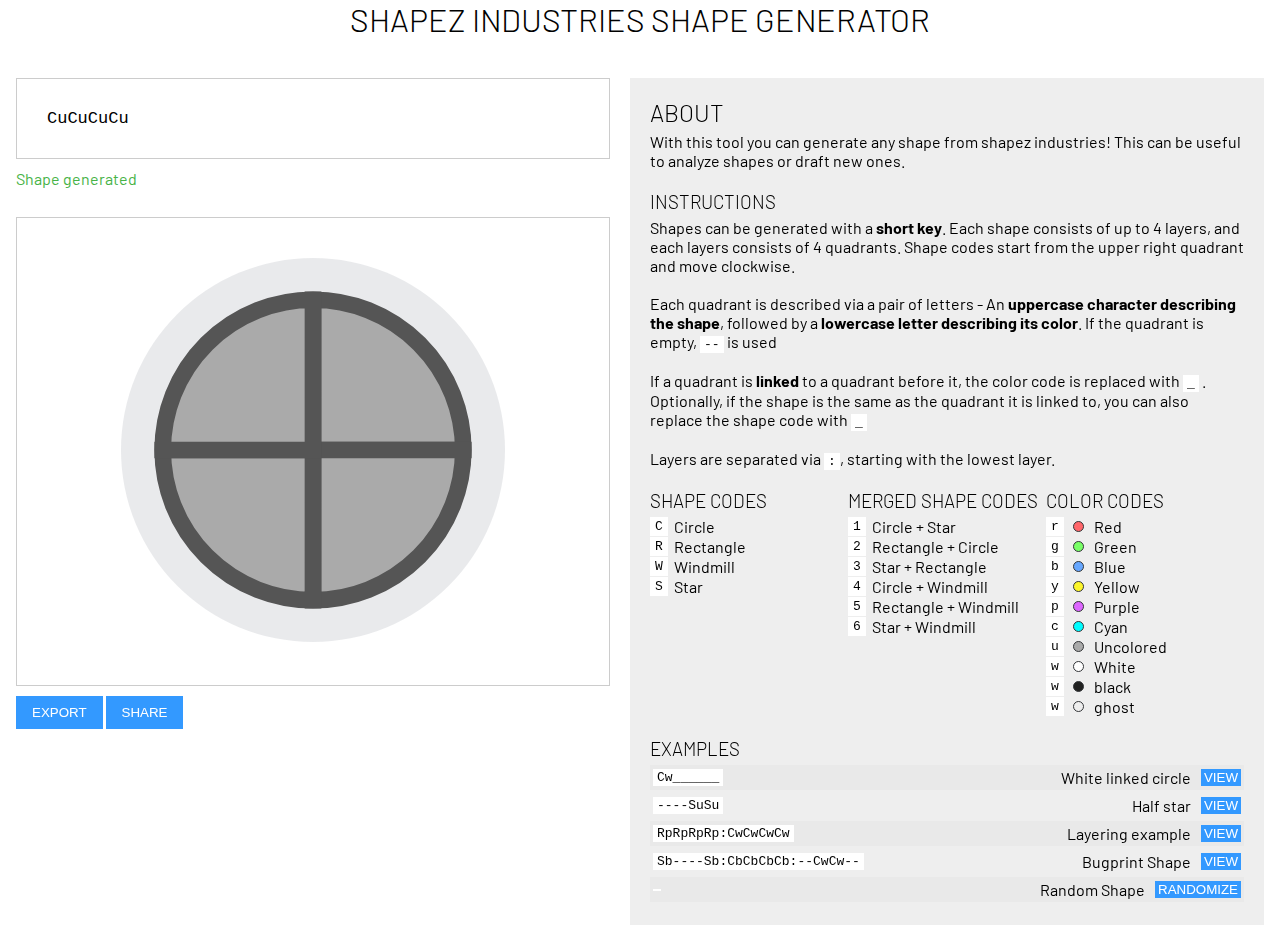
==== viewer/index.html @ 1dc7fb38 "update: add color black, ghost" ====
<!DOCTYPE html>
<html>
  <head>
    <title>
      shapez industries shape viewer
    </title>
    <meta name="viewport" content="width=device-width, initial-scale=1">
    <link rel="stylesheet" href="index.css" media="all" />
    <script async src="index.js"></script>
    <link
      rel="shortcut icon"
      type="image/x-icon"
      href="https://sense101.github.io/favicon.ico"
    />

    <!-- just include all variants for ease of use -->
    <link
      href="https://fonts.googleapis.com/css2?family=Barlow:ital,wght@0,100;0,200;0,300;0,400;0,500;0,600;0,700;0,800;0,900;1,100;1,200;1,300;1,400;1,500;1,600;1,700;1,800;1,900&display=swap"
      rel="stylesheet"
    />
  </head>
  <body>
    <h1>Shapez Industries Shape generator</h1>
    <div class="grid">
      <div class="col">
        <input
          value="CuCuCuCu"
          id="code"
          placeholder="shape code"
          onkeypress="debounce(generate)"
          onkeydown="debounce(generate)"
          onkeyup="debounce(generate)"
          onchange="debounce(generate)"
        />
        <div id="error">Error</div>
        <br />

        <div id="resultWrapper">
          <canvas id="result" width="384" height="384"></canvas>
        </div>
        <button onclick="exportShape()">Export</button>
        <button onclick="shareShape()">Share</button>
      </div>
      <div class="col infoBox">
        <h2>About</h2>

        <p>
          With this tool you can generate any shape from shapez industries! This
          can be useful to analyze shapes or draft new ones.
        </p>

        <h3>Instructions</h3>

        <p>
          Shapes can be generated with a <strong>short key</strong>.
          Each shape consists of up to 4 layers, and each layers consists of 4
          quadrants. Shape codes start from the upper right quadrant and move clockwise.
        </p>
        <br />
        <p>
          Each quadrant is described via a pair of letters - An
          <strong>uppercase character describing the shape</strong>, followed
          by a <strong>lowercase letter describing its color</strong>. If the
          quadrant is empty, <code>--</code> is used
        </p>
        <br />
        <p>
          If a quadrant is <strong>linked</strong> to a quadrant before it, the color code is replaced with <code>_</code> . <br>
           Optionally, if the shape is the same as the quadrant it is linked to, you can also replace the shape code with <code>_</code>
        </p>
        <br />
        <p>
          Layers are separated via <code>:</code>, starting with the
          lowest layer.
        </p>

        <div class="grid shapeCodes">
          <div class="col">
            <h3>Shape codes</h3>
            <ul>
              <li><code>C</code> Circle</li>
              <li><code>R</code> Rectangle</li>
              <li><code>W</code> Windmill</li>
              <li><code>S</code> Star</li><br>
            </ul>
          </div>
          <div class="col">
            <h3>Merged Shape Codes</h3>
            <ul>
              <li><code>1</code> Circle + Star</li>
              <li><code>2</code> Rectangle + Circle</li>
              <li><code>3</code> Star + Rectangle</li>
              <li><code>4</code> Circle + Windmill</li>
              <li><code>5</code> Rectangle + Windmill</li>
              <li><code>6</code> Star + Windmill</li>
            </ul>
          </div>
          <div class="col">
            <h3>color codes</h3>
            <ul>
              <li>
                <code>r</code>
                <span class="colorPreview" style="background: #ff666a;"></span>
                Red
              </li>
              <li>
                <code>g</code>
                <span class="colorPreview" style="background: #78ff66;"></span>
                Green
              </li>
              <li>
                <code>b</code>
                <span class="colorPreview" style="background: #66a7ff;"></span>
                Blue
              </li>

              <li>
                <code>y</code>
                <span class="colorPreview" style="background: #fcf52a;"></span>
                Yellow
              </li>

              <li>
                <code>p</code>
                <span class="colorPreview" style="background: #dd66ff;"></span>
                Purple
              </li>

              <li>
                <code>c</code>
                <span class="colorPreview" style="background: #00fcff;"></span>
                Cyan
              </li>

              <li>
                <code>u</code>
                <span class="colorPreview" style="background: #aaaaaa;"></span>
                Uncolored
              </li>

              <li>
                <code>w</code>
                <span class="colorPreview" style="background: #ffffff;"></span>
                White
              </li>

              <li>
                <code>w</code>
                <span class="colorPreview" style="background: #202020;"></span>
                black
              </li>

              <li>
                <code>w</code>
                <span class="colorPreview" style="background: rgba(0, 0, 0, 0);"></span>
                ghost
              </li>
            </ul>
          </div>
        </div>

        <h3>Examples</h3>

        <script>
          const examples = [
            ["Cw______", "White linked circle"],
            ["----SuSu", "Half star"],
            ["RpRpRpRp:CwCwCwCw", "Layering example"],
            ["Sb----Sb:CbCbCbCb:--CwCw--", "Bugprint Shape"],
          ];
          for (let i = 0; i < examples.length; ++i) {
            const [key, desc] = examples[i];
            document.write(`
                <div class="example">
                    <code>${key}</code><label>${desc}</label>
                    <button onclick='viewShape(\"${key}\")'>View</button>
                    </div>
            `);
          }
        </script>
		<div class="example">
            <code></code><label>Random Shape</label>
            <button onclick="randomShape()">Randomize</button>
          </div>
      </div>
    </div>
  </body>
</html>
---- viewer/index.css ----
* {
    margin: 0;
    padding: 0;
}

html,
body {
    width: 100%;
    min-height: 100%;
    padding: 0;
    display: flex;
    flex-direction: column;
    align-content: center;
    justify-content: center;
    font-family: "Barlow", sans-serif;
    background: #fff;
}

h1, h2, h3 {
    text-transform: uppercase;
    font-weight: 300;
    margin-bottom: 5px;
}

h1 {
    margin-bottom: 30px;
    text-align: center;
}

code {
    background: #fff;
    padding: 1px 4px;
}

a{
    text-decoration: none;
    color: #39f;
}


#resultWrapper {
    border: 1px solid #ccc;
    margin-top: 10px;
    margin-bottom: 10px;
    background: #fff;
    padding: 40px;
    text-align: center;
}

#resultWrapper #result {
    max-width: 100%;
    max-height: 100%;
}

#code {
    width: 100%;
    font-family: monospace;
    padding: 30px;
    box-sizing: border-box;
    border: 1px solid #ccc;
    background: #fff;
    font-size: 17px;
}

#code:focus {
    outline: none;
    border-color: #39f;
}

#error {
    /* height: 40px; */
    color: #f77;
    margin-top: 10px;
    display: flex;
    text-align: left;
    align-items: center;
}

#error:not(.hasError) {
    color: rgb(71, 179, 71);
}

button {
    padding: 9px 16px;
    text-transform: uppercase;
    background: #39f;
    border: 0;
    color: #fff;
    cursor: pointer;
    transition: opacity 0.12s ease-in-out;
}

button:hover {
    opacity: 0.9;
}

.grid {
    display: flex;
    flex-direction: row;
    justify-content: center;
    align-items: stretch;
}

.col {
    margin: 10px;
    max-width: 594px;
    flex-grow: 1;
    flex-basis: 0;
}

.grid.shapeCodes > .col {
    margin: 0;
}

.infoBox {
    background: #eee;
    padding: 20px;
}
.infoBox h3 {
    margin-top: 20px;
}

.shapeCodes code {
    background: #fff;
    padding: 2px 5px;
    margin-right: 6px;
}

.shapeCodes li {
    display: flex;
    align-items: center;
    margin-bottom: 1px;
}

.colorPreview {
    border-radius: 50px;
    width: 9px;
    height: 9px;
    display: inline-block;
    border: 1px solid #333538;
    margin-left: 3px;
    margin-right: 10px;
}

.example {
    display: grid;
    grid-template-columns: 1fr auto auto;
    align-items: center;
    justify-items: start;
    margin-bottom: 3px;
    grid-gap: 10px; 
    padding: 3px;
}
.example:nth-child(even) {
    background: rgba(0, 0, 0, 0.02);
}

.example button {
    padding: 1px 3px;
}
.footer {
    margin-top: 30px;
    margin-bottom: 30px;
    text-align: center;
}

.gameLink {
    margin-top: 15px;
    margin-left: 15px;
    align-items: center;
    justify-content: center;
}

@media screen and (max-width: 768px) {
    .grid {
        flex-direction: column;
    }
    .col {
        box-sizing: border-box;
        max-width: none;
        width: 100%;
        margin: 0;
    }
    #error {
        padding: 0 10px;
    }
}
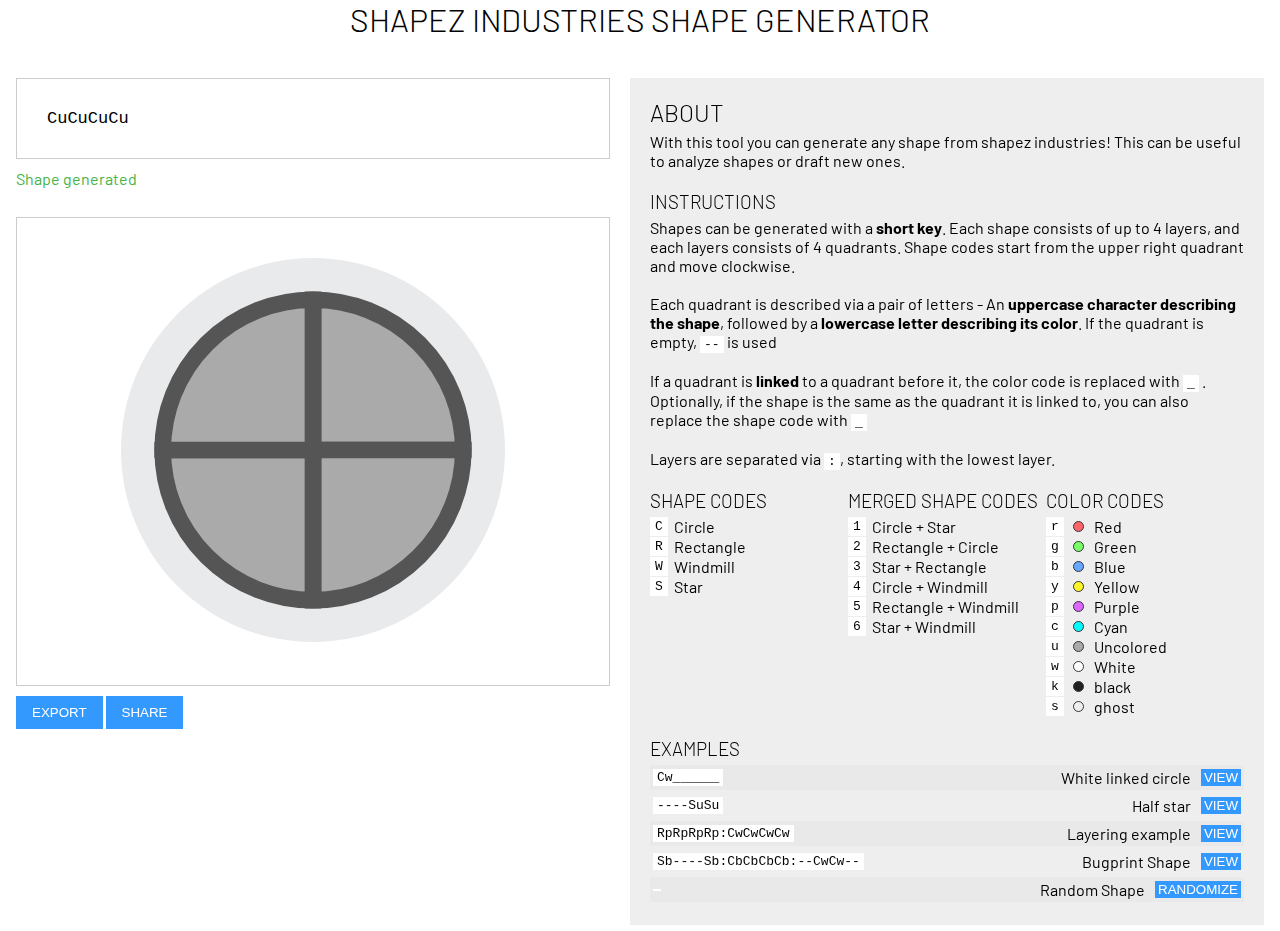
==== commit 581bfad7: "update: add color 2" ====
--- a/viewer/index.html
+++ b/viewer/index.html
@@ -145,13 +145,13 @@
               </li>
 
               <li>
-                <code>w</code>
+                <code>k</code>
                 <span class="colorPreview" style="background: #202020;"></span>
                 black
               </li>
 
               <li>
-                <code>w</code>
+                <code>s</code>
                 <span class="colorPreview" style="background: rgba(0, 0, 0, 0);"></span>
                 ghost
               </li>
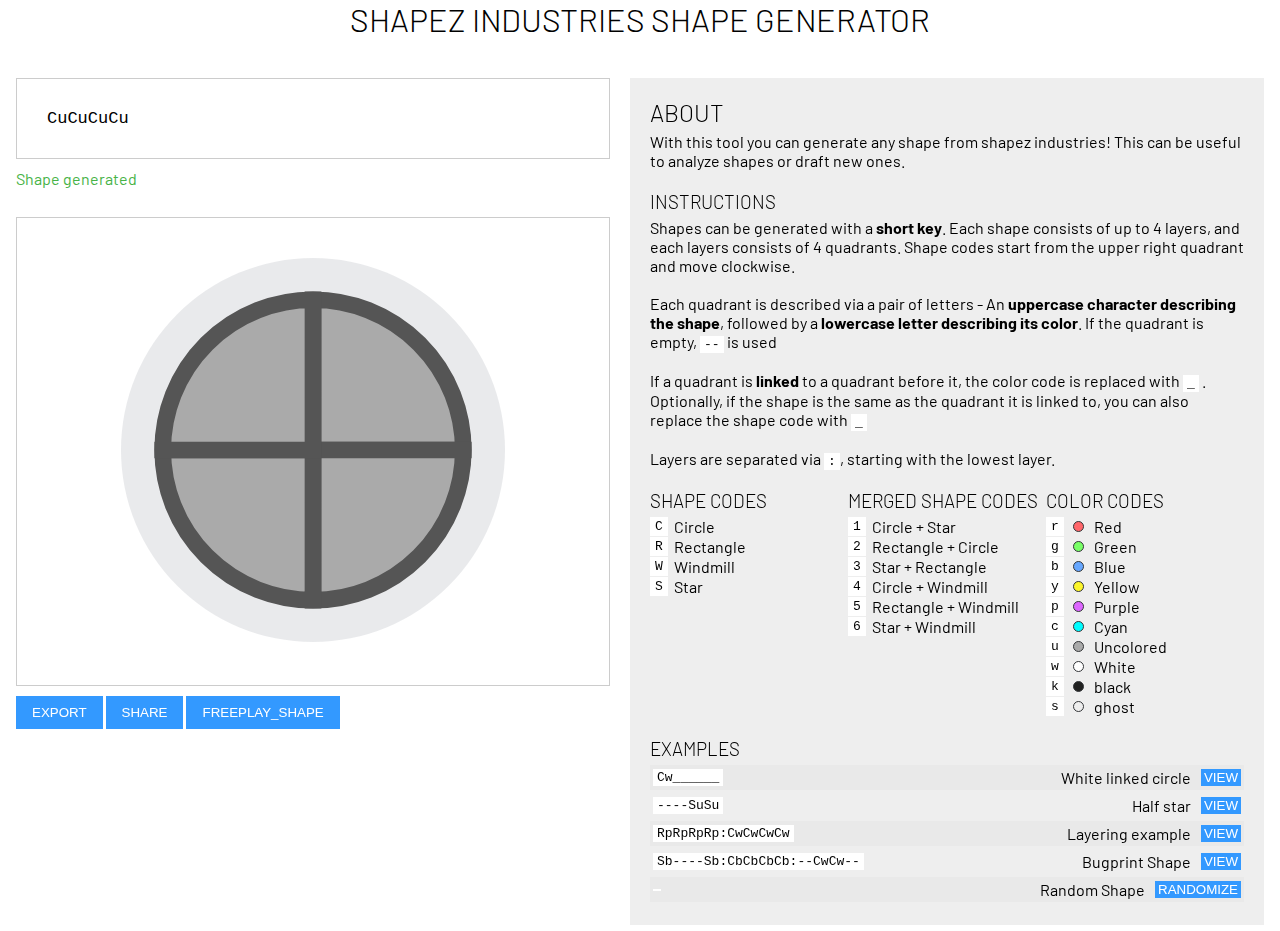
==== commit 7d118e4a: "feature: rand gen freeplay shape" ====
--- a/viewer/index.html
+++ b/viewer/index.html
@@ -10,7 +10,7 @@
     <link
       rel="shortcut icon"
       type="image/x-icon"
-      href="https://sense101.github.io/favicon.ico"
+      href="https://si-e.github.io/viewer/res/favicon.ico"
     />
 
     <!-- just include all variants for ease of use -->
@@ -40,6 +40,7 @@
         </div>
         <button onclick="exportShape()">Export</button>
         <button onclick="shareShape()">Share</button>
+        <button onclick="computeFreeplayShape()">Freeplay_Shape</button>
       </div>
       <div class="col infoBox">
         <h2>About</h2>
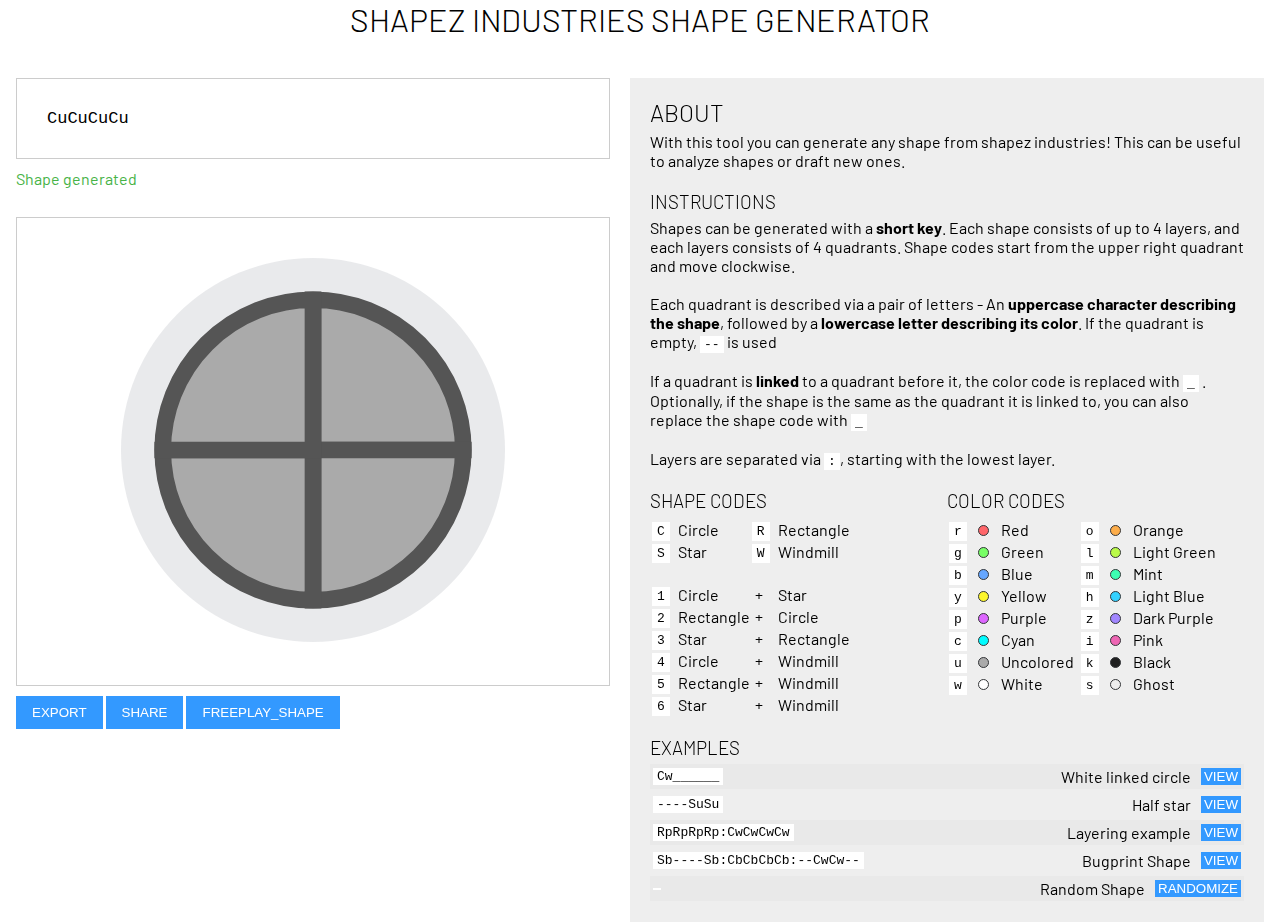
==== commit 29aca42e: "add: new color hint" ====
--- a/viewer/index.html
+++ b/viewer/index.html
@@ -78,85 +78,105 @@
         <div class="grid shapeCodes">
           <div class="col">
             <h3>Shape codes</h3>
-            <ul>
-              <li><code>C</code> Circle</li>
-              <li><code>R</code> Rectangle</li>
-              <li><code>W</code> Windmill</li>
-              <li><code>S</code> Star</li><br>
-            </ul>
+            <table>
+              <tr>
+                <td><code>C</code></td><td>Circle</td>
+                <td><code>R</code></td><td>Rectangle</td>
+              </tr>
+              <tr>
+                <td><code>S</code></td><td>Star</td>
+                <td><code>W</code></td><td>Windmill</td>
+              </tr>
+              <tr><td><br></td></tr>
+              <tr><td><code>1</code></td><td>Circle</td><td>&nbsp;+</td><td>Star</td></tr>
+              <tr><td><code>2</code></td><td>Rectangle</td><td>&nbsp;+</td><td>Circle</td></tr>
+              <tr><td><code>3</code></td><td>Star</td><td>&nbsp;+</td><td>Rectangle</td></tr>
+              <tr><td><code>4</code></td><td>Circle</td><td>&nbsp;+</td><td>Windmill</td></tr>
+              <tr><td><code>5</code></td><td>Rectangle</td><td>&nbsp;+</td><td>Windmill</td></tr>
+              <tr><td><code>6</code></td><td>Star</td><td>&nbsp;+</td><td>Windmill</td></tr>
+            </table>
           </div>
           <div class="col">
-            <h3>Merged Shape Codes</h3>
-            <ul>
-              <li><code>1</code> Circle + Star</li>
-              <li><code>2</code> Rectangle + Circle</li>
-              <li><code>3</code> Star + Rectangle</li>
-              <li><code>4</code> Circle + Windmill</li>
-              <li><code>5</code> Rectangle + Windmill</li>
-              <li><code>6</code> Star + Windmill</li>
-            </ul>
-          </div>
-          <div class="col">
-            <h3>color codes</h3>
-            <ul>
-              <li>
-                <code>r</code>
-                <span class="colorPreview" style="background: #ff666a;"></span>
-                Red
-              </li>
-              <li>
-                <code>g</code>
-                <span class="colorPreview" style="background: #78ff66;"></span>
-                Green
-              </li>
-              <li>
-                <code>b</code>
-                <span class="colorPreview" style="background: #66a7ff;"></span>
-                Blue
-              </li>
-
-              <li>
-                <code>y</code>
-                <span class="colorPreview" style="background: #fcf52a;"></span>
-                Yellow
-              </li>
-
-              <li>
-                <code>p</code>
-                <span class="colorPreview" style="background: #dd66ff;"></span>
-                Purple
-              </li>
-
-              <li>
-                <code>c</code>
-                <span class="colorPreview" style="background: #00fcff;"></span>
-                Cyan
-              </li>
-
-              <li>
-                <code>u</code>
-                <span class="colorPreview" style="background: #aaaaaa;"></span>
-                Uncolored
-              </li>
-
-              <li>
-                <code>w</code>
-                <span class="colorPreview" style="background: #ffffff;"></span>
-                White
-              </li>
-
-              <li>
-                <code>k</code>
-                <span class="colorPreview" style="background: #202020;"></span>
-                black
-              </li>
-
-              <li>
-                <code>s</code>
-                <span class="colorPreview" style="background: rgba(0, 0, 0, 0);"></span>
-                ghost
-              </li>
-            </ul>
+            <h3>Color codes</h3>
+            <table>
+              <tr>
+                <td><code>r</code></td>
+                <td><span class="colorPreview" style="background: #ff666a;"></span></td>
+                <td>Red</td>
+                <td>&nbsp;</td>
+                <td><code>o</code></td>
+                <td><span class="colorPreview" style="background: #fdad4a;"></span></td>
+                <td>Orange</td>
+              </tr>
+              <tr>
+                <td><code>g</code></td>
+                <td><span class="colorPreview" style="background: #78ff66;"></span></td>
+                <td>Green</td>
+                <td>&nbsp;</td>
+                <td><code>l</code></td>
+                <td><span class="colorPreview" style="background: #bafa48;"></span></td>
+                <td>Light Green</td>
+              </tr>
+              <tr>
+                <td><code>b</code></td>
+                <td><span class="colorPreview" style="background: #66a7ff;"></span></td>
+                <td>Blue</td>
+                <td>&nbsp;</td>
+                <td><code>m</code></td>
+                <td><span class="colorPreview" style="background: #3cfdb2;"></span></td>
+                <td>Mint</td>
+              </tr>
+
+              <tr>
+                <td><code>y</code></td>
+                <td><span class="colorPreview" style="background: #fcf52a;"></span></td>
+                <td>Yellow</td>
+                <td>&nbsp;</td>
+                <td><code>h</code></td>
+                <td><span class="colorPreview" style="background: #33d1ff;"></span></td>
+                <td>Light Blue</td>
+              </tr>
+
+              <tr>
+                <td><code>p</code></td>
+                <td><span class="colorPreview" style="background: #dd66ff;"></span></td>
+                <td>Purple</td>
+                <td>&nbsp;</td>
+                <td><code>z</code></td>
+                <td><span class="colorPreview" style="background: #a186ff;"></span></td>
+                <td>Dark Purple</td>
+              </tr>
+
+              <tr>
+                <td><code>c</code></td>
+                <td><span class="colorPreview" style="background: #00fcff;"></span></td>
+                <td>Cyan</td>
+                <td>&nbsp;</td>
+                <td><code>i</code></td>
+                <td><span class="colorPreview" style="background: #ee66b4;"></span></td>
+                <td>Pink</td>
+              </tr>
+
+              <tr>
+                <td><code>u</code></td>
+                <td><span class="colorPreview" style="background: #aaaaaa;"></span></td>
+                <td>Uncolored</td>
+                <td>&nbsp;</td>
+                <td><code>k</code></td>
+                <td><span class="colorPreview" style="background: #202020;"></span></td>
+                <td>Black</td>
+              </tr>
+
+              <tr>
+                <td><code>w</code></td>
+                <td><span class="colorPreview" style="background: #ffffff;"></span></td>
+                <td>White</td>
+                <td>&nbsp;</td>
+                <td><code>s</code></td>
+                <td><span class="colorPreview" style="background: rgba(0, 0, 0, 0);"></span></td>
+                <td>Ghost</td>
+              </tr>
+            </table>
           </div>
         </div>
 
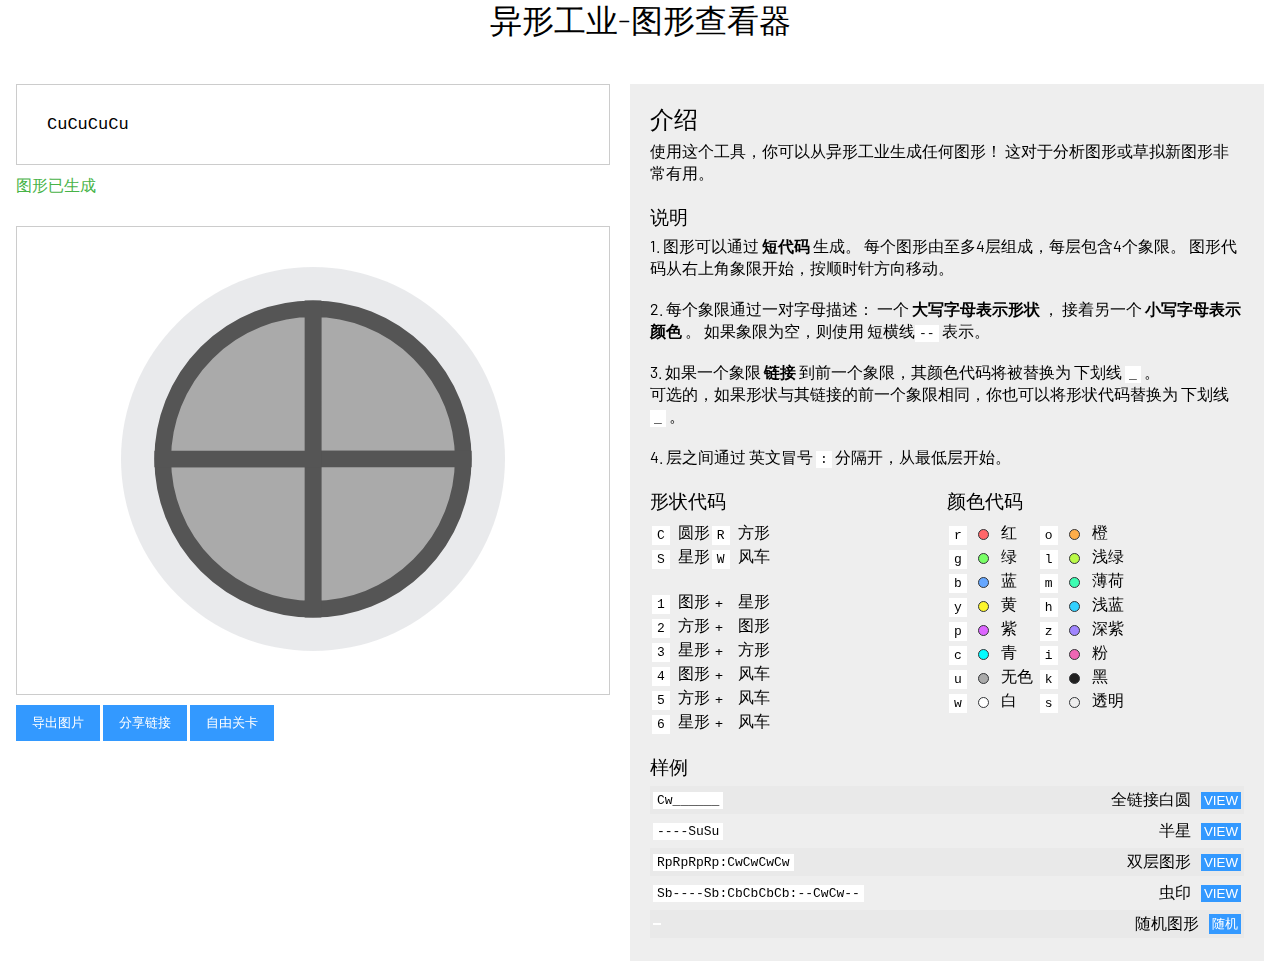
==== commit 8dfc166a: "update: chinese support" ====
--- a/viewer/index.html
+++ b/viewer/index.html
@@ -2,7 +2,7 @@
 <html>
   <head>
     <title>
-      shapez industries shape viewer
+      异形工业-图形查看器
     </title>
     <meta name="viewport" content="width=device-width, initial-scale=1">
     <link rel="stylesheet" href="index.css" media="all" />
@@ -20,174 +20,173 @@
     />
   </head>
   <body>
-    <h1>Shapez Industries Shape generator</h1>
+    <h1>异形工业-图形查看器</h1>
     <div class="grid">
       <div class="col">
         <input
           value="CuCuCuCu"
           id="code"
-          placeholder="shape code"
+          placeholder="图形短代码"
           onkeypress="debounce(generate)"
           onkeydown="debounce(generate)"
           onkeyup="debounce(generate)"
           onchange="debounce(generate)"
         />
-        <div id="error">Error</div>
+        <div id="error">错误</div>
         <br />
 
         <div id="resultWrapper">
           <canvas id="result" width="384" height="384"></canvas>
         </div>
-        <button onclick="exportShape()">Export</button>
-        <button onclick="shareShape()">Share</button>
-        <button onclick="computeFreeplayShape()">Freeplay_Shape</button>
+        <button onclick="exportShape()">导出图片</button>
+        <button onclick="shareShape()">分享链接</button>
+        <button onclick="computeFreeplayShape()">自由关卡</button>
       </div>
       <div class="col infoBox">
-        <h2>About</h2>
-
-        <p>
-          With this tool you can generate any shape from shapez industries! This
-          can be useful to analyze shapes or draft new ones.
-        </p>
-
-        <h3>Instructions</h3>
-
-        <p>
-          Shapes can be generated with a <strong>short key</strong>.
-          Each shape consists of up to 4 layers, and each layers consists of 4
-          quadrants. Shape codes start from the upper right quadrant and move clockwise.
-        </p>
-        <br />
-        <p>
-          Each quadrant is described via a pair of letters - An
-          <strong>uppercase character describing the shape</strong>, followed
-          by a <strong>lowercase letter describing its color</strong>. If the
-          quadrant is empty, <code>--</code> is used
-        </p>
-        <br />
-        <p>
-          If a quadrant is <strong>linked</strong> to a quadrant before it, the color code is replaced with <code>_</code> . <br>
-           Optionally, if the shape is the same as the quadrant it is linked to, you can also replace the shape code with <code>_</code>
-        </p>
-        <br />
-        <p>
-          Layers are separated via <code>:</code>, starting with the
-          lowest layer.
+        <h2>介绍</h2>
+
+        <p>
+          使用这个工具，你可以从异形工业生成任何图形！
+          这对于分析图形或草拟新图形非常有用。
+        </p>
+
+        <h3>说明</h3>
+
+        <p>
+          1. 图形可以通过 <strong>短代码</strong> 生成。
+          每个图形由至多4层组成，每层包含4个象限。
+          图形代码从右上角象限开始，按顺时针方向移动。
+        </p>
+        <br />
+        <p>
+          2. 每个象限通过一对字母描述：
+          一个 <strong>大写字母表示形状</strong> ，
+          接着另一个 <strong>小写字母表示颜色</strong> 。
+          如果象限为空，则使用 短横线<code>--</code> 表示。
+        </p>
+        <br />
+        <p>
+          3. 如果一个象限 <strong>链接</strong> 到前一个象限，其颜色代码将被替换为 下划线 <code>_</code> 。<br>
+          可选的，如果形状与其链接的前一个象限相同，你也可以将形状代码替换为 下划线 <code>_</code> 。
+        </p>
+        <br />
+        <p>
+          4. 层之间通过 英文冒号 <code>:</code> 分隔开，从最低层开始。
         </p>
 
         <div class="grid shapeCodes">
           <div class="col">
-            <h3>Shape codes</h3>
+            <h3>形状代码</h3>
             <table>
               <tr>
-                <td><code>C</code></td><td>Circle</td>
-                <td><code>R</code></td><td>Rectangle</td>
-              </tr>
-              <tr>
-                <td><code>S</code></td><td>Star</td>
-                <td><code>W</code></td><td>Windmill</td>
+                <td><code>C</code></td><td>圆形</td>
+                <td><code>R</code></td><td>方形</td>
+              </tr>
+              <tr>
+                <td><code>S</code></td><td>星形</td>
+                <td><code>W</code></td><td>风车</td>
               </tr>
               <tr><td><br></td></tr>
-              <tr><td><code>1</code></td><td>Circle</td><td>&nbsp;+</td><td>Star</td></tr>
-              <tr><td><code>2</code></td><td>Rectangle</td><td>&nbsp;+</td><td>Circle</td></tr>
-              <tr><td><code>3</code></td><td>Star</td><td>&nbsp;+</td><td>Rectangle</td></tr>
-              <tr><td><code>4</code></td><td>Circle</td><td>&nbsp;+</td><td>Windmill</td></tr>
-              <tr><td><code>5</code></td><td>Rectangle</td><td>&nbsp;+</td><td>Windmill</td></tr>
-              <tr><td><code>6</code></td><td>Star</td><td>&nbsp;+</td><td>Windmill</td></tr>
+              <tr><td><code>1</code></td><td>图形</td><td>&nbsp;+</td><td>星形</td></tr>
+              <tr><td><code>2</code></td><td>方形</td><td>&nbsp;+</td><td>图形</td></tr>
+              <tr><td><code>3</code></td><td>星形</td><td>&nbsp;+</td><td>方形</td></tr>
+              <tr><td><code>4</code></td><td>图形</td><td>&nbsp;+</td><td>风车</td></tr>
+              <tr><td><code>5</code></td><td>方形</td><td>&nbsp;+</td><td>风车</td></tr>
+              <tr><td><code>6</code></td><td>星形</td><td>&nbsp;+</td><td>风车</td></tr>
             </table>
           </div>
           <div class="col">
-            <h3>Color codes</h3>
+            <h3>颜色代码</h3>
             <table>
               <tr>
                 <td><code>r</code></td>
                 <td><span class="colorPreview" style="background: #ff666a;"></span></td>
-                <td>Red</td>
+                <td>红</td>
                 <td>&nbsp;</td>
                 <td><code>o</code></td>
                 <td><span class="colorPreview" style="background: #fdad4a;"></span></td>
-                <td>Orange</td>
+                <td>橙</td>
               </tr>
               <tr>
                 <td><code>g</code></td>
                 <td><span class="colorPreview" style="background: #78ff66;"></span></td>
-                <td>Green</td>
+                <td>绿</td>
                 <td>&nbsp;</td>
                 <td><code>l</code></td>
                 <td><span class="colorPreview" style="background: #bafa48;"></span></td>
-                <td>Light Green</td>
+                <td>浅绿</td>
               </tr>
               <tr>
                 <td><code>b</code></td>
                 <td><span class="colorPreview" style="background: #66a7ff;"></span></td>
-                <td>Blue</td>
+                <td>蓝</td>
                 <td>&nbsp;</td>
                 <td><code>m</code></td>
                 <td><span class="colorPreview" style="background: #3cfdb2;"></span></td>
-                <td>Mint</td>
+                <td>薄荷</td>
               </tr>
 
               <tr>
                 <td><code>y</code></td>
                 <td><span class="colorPreview" style="background: #fcf52a;"></span></td>
-                <td>Yellow</td>
+                <td>黄</td>
                 <td>&nbsp;</td>
                 <td><code>h</code></td>
                 <td><span class="colorPreview" style="background: #33d1ff;"></span></td>
-                <td>Light Blue</td>
+                <td>浅蓝</td>
               </tr>
 
               <tr>
                 <td><code>p</code></td>
                 <td><span class="colorPreview" style="background: #dd66ff;"></span></td>
-                <td>Purple</td>
+                <td>紫</td>
                 <td>&nbsp;</td>
                 <td><code>z</code></td>
                 <td><span class="colorPreview" style="background: #a186ff;"></span></td>
-                <td>Dark Purple</td>
+                <td>深紫</td>
               </tr>
 
               <tr>
                 <td><code>c</code></td>
                 <td><span class="colorPreview" style="background: #00fcff;"></span></td>
-                <td>Cyan</td>
+                <td>青</td>
                 <td>&nbsp;</td>
                 <td><code>i</code></td>
                 <td><span class="colorPreview" style="background: #ee66b4;"></span></td>
-                <td>Pink</td>
+                <td>粉</td>
               </tr>
 
               <tr>
                 <td><code>u</code></td>
                 <td><span class="colorPreview" style="background: #aaaaaa;"></span></td>
-                <td>Uncolored</td>
+                <td>无色</td>
                 <td>&nbsp;</td>
                 <td><code>k</code></td>
                 <td><span class="colorPreview" style="background: #202020;"></span></td>
-                <td>Black</td>
+                <td>黑</td>
               </tr>
 
               <tr>
                 <td><code>w</code></td>
                 <td><span class="colorPreview" style="background: #ffffff;"></span></td>
-                <td>White</td>
+                <td>白</td>
                 <td>&nbsp;</td>
                 <td><code>s</code></td>
                 <td><span class="colorPreview" style="background: rgba(0, 0, 0, 0);"></span></td>
-                <td>Ghost</td>
+                <td>透明</td>
               </tr>
             </table>
           </div>
         </div>
 
-        <h3>Examples</h3>
+        <h3>样例</h3>
 
         <script>
           const examples = [
-            ["Cw______", "White linked circle"],
-            ["----SuSu", "Half star"],
-            ["RpRpRpRp:CwCwCwCw", "Layering example"],
-            ["Sb----Sb:CbCbCbCb:--CwCw--", "Bugprint Shape"],
+            ["Cw______", "全链接白圆"],
+            ["----SuSu", "半星"],
+            ["RpRpRpRp:CwCwCwCw", "双层图形"],
+            ["Sb----Sb:CbCbCbCb:--CwCw--", "虫印"],
           ];
           for (let i = 0; i < examples.length; ++i) {
             const [key, desc] = examples[i];
@@ -200,8 +199,8 @@
           }
         </script>
 		<div class="example">
-            <code></code><label>Random Shape</label>
-            <button onclick="randomShape()">Randomize</button>
+            <code></code><label>随机图形</label>
+            <button onclick="randomShape()">随机</button>
           </div>
       </div>
     </div>
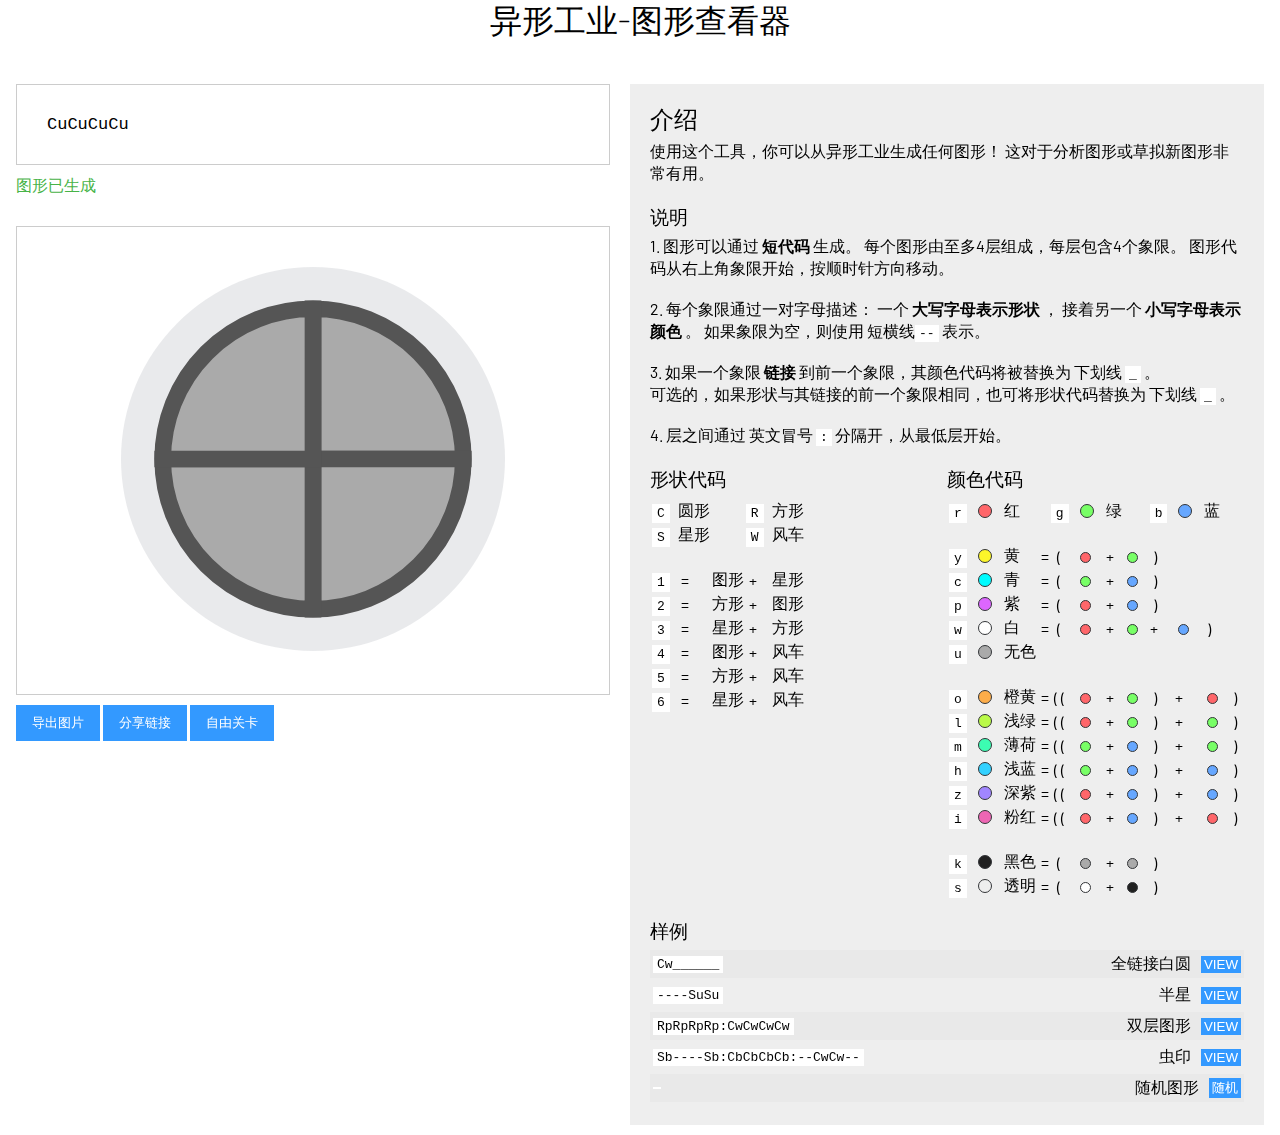
==== commit e9a60e67: "update: color mix helper" ====
--- a/viewer/index.html
+++ b/viewer/index.html
@@ -67,7 +67,7 @@
         <br />
         <p>
           3. 如果一个象限 <strong>链接</strong> 到前一个象限，其颜色代码将被替换为 下划线 <code>_</code> 。<br>
-          可选的，如果形状与其链接的前一个象限相同，你也可以将形状代码替换为 下划线 <code>_</code> 。
+          可选的，如果形状与其链接的前一个象限相同，也可将形状代码替换为 下划线 <code>_</code> 。
         </p>
         <br />
         <p>
@@ -80,19 +80,21 @@
             <table>
               <tr>
                 <td><code>C</code></td><td>圆形</td>
+                <td></td>
                 <td><code>R</code></td><td>方形</td>
               </tr>
               <tr>
                 <td><code>S</code></td><td>星形</td>
+                <td></td>
                 <td><code>W</code></td><td>风车</td>
               </tr>
               <tr><td><br></td></tr>
-              <tr><td><code>1</code></td><td>图形</td><td>&nbsp;+</td><td>星形</td></tr>
-              <tr><td><code>2</code></td><td>方形</td><td>&nbsp;+</td><td>图形</td></tr>
-              <tr><td><code>3</code></td><td>星形</td><td>&nbsp;+</td><td>方形</td></tr>
-              <tr><td><code>4</code></td><td>图形</td><td>&nbsp;+</td><td>风车</td></tr>
-              <tr><td><code>5</code></td><td>方形</td><td>&nbsp;+</td><td>风车</td></tr>
-              <tr><td><code>6</code></td><td>星形</td><td>&nbsp;+</td><td>风车</td></tr>
+              <tr><td><code>1</code></td><td>&nbsp;=</td><td>图形</td><td>&nbsp;+</td><td>星形</td></tr>
+              <tr><td><code>2</code></td><td>&nbsp;=</td><td>方形</td><td>&nbsp;+</td><td>图形</td></tr>
+              <tr><td><code>3</code></td><td>&nbsp;=</td><td>星形</td><td>&nbsp;+</td><td>方形</td></tr>
+              <tr><td><code>4</code></td><td>&nbsp;=</td><td>图形</td><td>&nbsp;+</td><td>风车</td></tr>
+              <tr><td><code>5</code></td><td>&nbsp;=</td><td>方形</td><td>&nbsp;+</td><td>风车</td></tr>
+              <tr><td><code>6</code></td><td>&nbsp;=</td><td>星形</td><td>&nbsp;+</td><td>风车</td></tr>
             </table>
           </div>
           <div class="col">
@@ -100,80 +102,198 @@
             <table>
               <tr>
                 <td><code>r</code></td>
-                <td><span class="colorPreview" style="background: #ff666a;"></span></td>
+                <td><span class="colorPreview2" style="background: #ff666a;"></span></td>
                 <td>红</td>
                 <td>&nbsp;</td>
+                <td><code>g</code></td>
+                <td><span class="colorPreview2" style="background: #78ff66;"></span></td>
+                <td>绿</td>
+                <td>&nbsp;</td>
+                <td><code>b</code></td>
+                <td><span class="colorPreview2" style="background: #66a7ff;"></span></td>
+                <td>蓝</td>
+              </tr>
+
+              <tr>
+                <td>&nbsp;</td>
+              </tr>
+
+              <tr>
+                <td><code>y</code></td>
+                <td><span class="colorPreview2" style="background: #fcf52a;"></span></td>
+                <td>黄</td>
+                <td>&nbsp;=</td>
+                <td>&nbsp;&nbsp;(</td>
+                <td><span class="colorPreview" style="background: #ff666a;"></span></td>
+                <td>+</td>
+                <td><span class="colorPreview" style="background: #78ff66;"></span></td>
+                <td>&nbsp;)</td>
+              </tr>
+
+              <tr>
+                <td><code>c</code></td>
+                <td><span class="colorPreview2" style="background: #00fcff;"></span></td>
+                <td>青</td>
+                <td>&nbsp;=</td>
+                <td>&nbsp;&nbsp;(</td>
+                <td><span class="colorPreview" style="background: #78ff66;"></span></td>
+                <td>+</td>
+                <td><span class="colorPreview" style="background: #66a7ff;"></span></td>
+                <td>&nbsp;)</td>
+              </tr>
+
+              <tr>
+                <td><code>p</code></td>
+                <td><span class="colorPreview2" style="background: #dd66ff;"></span></td>
+                <td>紫</td>
+                <td>&nbsp;=</td>
+                <td>&nbsp;&nbsp;(</td>
+                <td><span class="colorPreview" style="background: #ff666a;"></span></td>
+                <td>+</td>
+                <td><span class="colorPreview" style="background: #66a7ff;"></span></td>
+                <td>&nbsp;)</td>
+              </tr>
+
+              <tr>
+                <td><code>w</code></td>
+                <td><span class="colorPreview2" style="background: #ffffff;"></span></td>
+                <td>白</td>
+                <td>&nbsp;=</td>
+                <td>&nbsp;&nbsp;(</td>
+                <td><span class="colorPreview" style="background: #ff666a;"></span></td>
+                <td>+</td>
+                <td><span class="colorPreview" style="background: #78ff66;"></span></td>
+                <td>+</td>
+                <td><span class="colorPreview" style="background: #66a7ff;"></span></td>
+                <td>&nbsp;)</td>
+              </tr>
+
+              <tr>
+                <td><code>u</code></td>
+                <td><span class="colorPreview2" style="background: #aaaaaa;"></span></td>
+                <td>无色</td>
+              </tr>
+
+              <tr>
+                <td>&nbsp;</td>
+              </tr>
+
+              <tr>
                 <td><code>o</code></td>
-                <td><span class="colorPreview" style="background: #fdad4a;"></span></td>
-                <td>橙</td>
-              </tr>
-              <tr>
-                <td><code>g</code></td>
-                <td><span class="colorPreview" style="background: #78ff66;"></span></td>
-                <td>绿</td>
-                <td>&nbsp;</td>
+                <td><span class="colorPreview2" style="background: #fdad4a;"></span></td>
+                <td>橙黄</td>
+                <td>&nbsp;=</td>
+                <td>&nbsp;(&nbsp;(</td>
+                <td><span class="colorPreview" style="background: #ff666a;"></span></td>
+                <td>+</td>
+                <td><span class="colorPreview" style="background: #78ff66;"></span></td>
+                <td>&nbsp;)</td>
+                <td>+</td>
+                <td><span class="colorPreview" style="background: #ff666a;"></span></td>
+                <td>&nbsp;)</td>
+              </tr>
+
+              <tr>
                 <td><code>l</code></td>
-                <td><span class="colorPreview" style="background: #bafa48;"></span></td>
+                <td><span class="colorPreview2" style="background: #bafa48;"></span></td>
                 <td>浅绿</td>
-              </tr>
-              <tr>
-                <td><code>b</code></td>
-                <td><span class="colorPreview" style="background: #66a7ff;"></span></td>
-                <td>蓝</td>
-                <td>&nbsp;</td>
+                <td>&nbsp;=</td>
+                <td>&nbsp;(&nbsp;(</td>
+                <td><span class="colorPreview" style="background: #ff666a;"></span></td>
+                <td>+</td>
+                <td><span class="colorPreview" style="background: #78ff66;"></span></td>
+                <td>&nbsp;)</td>
+                <td>+</td>
+                <td><span class="colorPreview" style="background: #78ff66;"></span></td>
+                <td>&nbsp;)</td>
+              </tr>
+
+              <tr>
                 <td><code>m</code></td>
-                <td><span class="colorPreview" style="background: #3cfdb2;"></span></td>
+                <td><span class="colorPreview2" style="background: #3cfdb2;"></span></td>
                 <td>薄荷</td>
-              </tr>
-
-              <tr>
-                <td><code>y</code></td>
-                <td><span class="colorPreview" style="background: #fcf52a;"></span></td>
-                <td>黄</td>
-                <td>&nbsp;</td>
+                <td>&nbsp;=</td>
+                <td>&nbsp;(&nbsp;(</td>
+                <td><span class="colorPreview" style="background: #78ff66;"></span></td>
+                <td>+</td>
+                <td><span class="colorPreview" style="background: #66a7ff;"></span></td>
+                <td>&nbsp;)</td>
+                <td>+</td>
+                <td><span class="colorPreview" style="background: #78ff66;"></span></td>
+                <td>&nbsp;)</td>
+              </tr>
+
+              <tr>
                 <td><code>h</code></td>
-                <td><span class="colorPreview" style="background: #33d1ff;"></span></td>
+                <td><span class="colorPreview2" style="background: #33d1ff;"></span></td>
                 <td>浅蓝</td>
-              </tr>
-
-              <tr>
-                <td><code>p</code></td>
-                <td><span class="colorPreview" style="background: #dd66ff;"></span></td>
-                <td>紫</td>
-                <td>&nbsp;</td>
+                <td>&nbsp;=</td>
+                <td>&nbsp;(&nbsp;(</td>
+                <td><span class="colorPreview" style="background: #78ff66;"></span></td>
+                <td>+</td>
+                <td><span class="colorPreview" style="background: #66a7ff;"></span></td>
+                <td>&nbsp;)</td>
+                <td>+</td>
+                <td><span class="colorPreview" style="background: #66a7ff;"></span></td>
+                <td>&nbsp;)</td>
+              </tr>
+
+              <tr>
                 <td><code>z</code></td>
-                <td><span class="colorPreview" style="background: #a186ff;"></span></td>
+                <td><span class="colorPreview2" style="background: #a186ff;"></span></td>
                 <td>深紫</td>
-              </tr>
-
-              <tr>
-                <td><code>c</code></td>
-                <td><span class="colorPreview" style="background: #00fcff;"></span></td>
-                <td>青</td>
-                <td>&nbsp;</td>
+                <td>&nbsp;=</td>
+                <td>&nbsp;(&nbsp;(</td>
+                <td><span class="colorPreview" style="background: #ff666a;"></span></td>
+                <td>+</td>
+                <td><span class="colorPreview" style="background: #66a7ff;"></span></td>
+                <td>&nbsp;)</td>
+                <td>+</td>
+                <td><span class="colorPreview" style="background: #66a7ff;"></span></td>
+                <td>&nbsp;)</td>
+              </tr>
+
+              <tr>
                 <td><code>i</code></td>
-                <td><span class="colorPreview" style="background: #ee66b4;"></span></td>
-                <td>粉</td>
-              </tr>
-
-              <tr>
-                <td><code>u</code></td>
+                <td><span class="colorPreview2" style="background: #ee66b4;"></span></td>
+                <td>粉红</td>
+                <td>&nbsp;=</td>
+                <td>&nbsp;(&nbsp;(</td>
+                <td><span class="colorPreview" style="background: #ff666a;"></span></td>
+                <td>+</td>
+                <td><span class="colorPreview" style="background: #66a7ff;"></span></td>
+                <td>&nbsp;)</td>
+                <td>+</td>
+                <td><span class="colorPreview" style="background: #ff666a;"></span></td>
+                <td>&nbsp;)</td>
+              </tr>
+
+              <tr>
+                <td>&nbsp;</td>
+              </tr>
+
+              <tr>
+                <td><code>k</code></td>
+                <td><span class="colorPreview2" style="background: #202020;"></span></td>
+                <td>黑色</td>
+                <td>&nbsp;=</td>
+                <td>&nbsp;&nbsp;(</td>
                 <td><span class="colorPreview" style="background: #aaaaaa;"></span></td>
-                <td>无色</td>
-                <td>&nbsp;</td>
-                <td><code>k</code></td>
+                <td>+</td>
+                <td><span class="colorPreview" style="background: #aaaaaa;"></span></td>
+                <td>&nbsp;)</td>
+              </tr>
+
+              <tr>
+                <td><code>s</code></td>
+                <td><span class="colorPreview2" style="background: rgba(0, 0, 0, 0);"></span></td>
+                <td>透明</td>
+                <td>&nbsp;=</td>
+                <td>&nbsp;&nbsp;(</td>
+                <td><span class="colorPreview" style="background: #ffffff;"></span></td>
+                <td>+</td>
                 <td><span class="colorPreview" style="background: #202020;"></span></td>
-                <td>黑</td>
-              </tr>
-
-              <tr>
-                <td><code>w</code></td>
-                <td><span class="colorPreview" style="background: #ffffff;"></span></td>
-                <td>白</td>
-                <td>&nbsp;</td>
-                <td><code>s</code></td>
-                <td><span class="colorPreview" style="background: rgba(0, 0, 0, 0);"></span></td>
-                <td>透明</td>
+                <td>&nbsp;)</td>
               </tr>
             </table>
           </div>
--- a/viewer/index.css
+++ b/viewer/index.css
@@ -142,6 +142,16 @@
     margin-right: 10px;
 }
 
+.colorPreview2 {
+    border-radius: 50px;
+    width: 12px;
+    height: 12px;
+    display: inline-block;
+    border: 1px solid #333538;
+    margin-left: 3px;
+    margin-right: 10px;
+}
+
 .example {
     display: grid;
     grid-template-columns: 1fr auto auto;
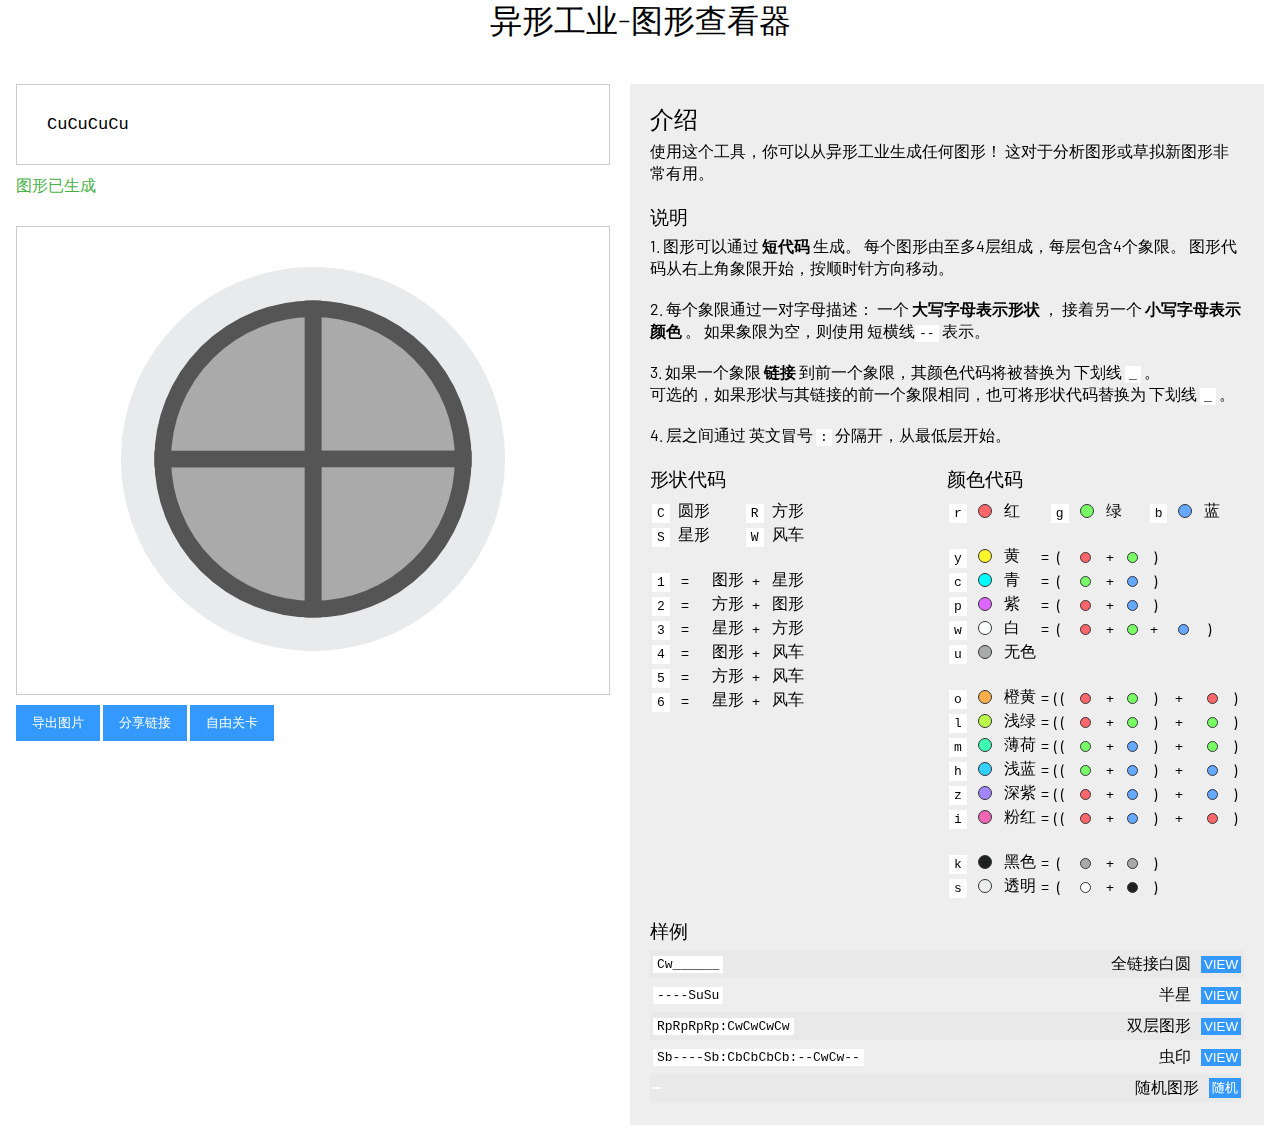
==== commit 9c3dac90: "update: adjust gap" ====
--- a/viewer/index.html
+++ b/viewer/index.html
@@ -89,12 +89,12 @@
                 <td><code>W</code></td><td>风车</td>
               </tr>
               <tr><td><br></td></tr>
-              <tr><td><code>1</code></td><td>&nbsp;=</td><td>图形</td><td>&nbsp;+</td><td>星形</td></tr>
-              <tr><td><code>2</code></td><td>&nbsp;=</td><td>方形</td><td>&nbsp;+</td><td>图形</td></tr>
-              <tr><td><code>3</code></td><td>&nbsp;=</td><td>星形</td><td>&nbsp;+</td><td>方形</td></tr>
-              <tr><td><code>4</code></td><td>&nbsp;=</td><td>图形</td><td>&nbsp;+</td><td>风车</td></tr>
-              <tr><td><code>5</code></td><td>&nbsp;=</td><td>方形</td><td>&nbsp;+</td><td>风车</td></tr>
-              <tr><td><code>6</code></td><td>&nbsp;=</td><td>星形</td><td>&nbsp;+</td><td>风车</td></tr>
+              <tr><td><code>1</code></td><td>&nbsp;=</td><td>图形</td><td>&nbsp;&nbsp;+</td><td>星形</td></tr>
+              <tr><td><code>2</code></td><td>&nbsp;=</td><td>方形</td><td>&nbsp;&nbsp;+</td><td>图形</td></tr>
+              <tr><td><code>3</code></td><td>&nbsp;=</td><td>星形</td><td>&nbsp;&nbsp;+</td><td>方形</td></tr>
+              <tr><td><code>4</code></td><td>&nbsp;=</td><td>图形</td><td>&nbsp;&nbsp;+</td><td>风车</td></tr>
+              <tr><td><code>5</code></td><td>&nbsp;=</td><td>方形</td><td>&nbsp;&nbsp;+</td><td>风车</td></tr>
+              <tr><td><code>6</code></td><td>&nbsp;=</td><td>星形</td><td>&nbsp;&nbsp;+</td><td>风车</td></tr>
             </table>
           </div>
           <div class="col">
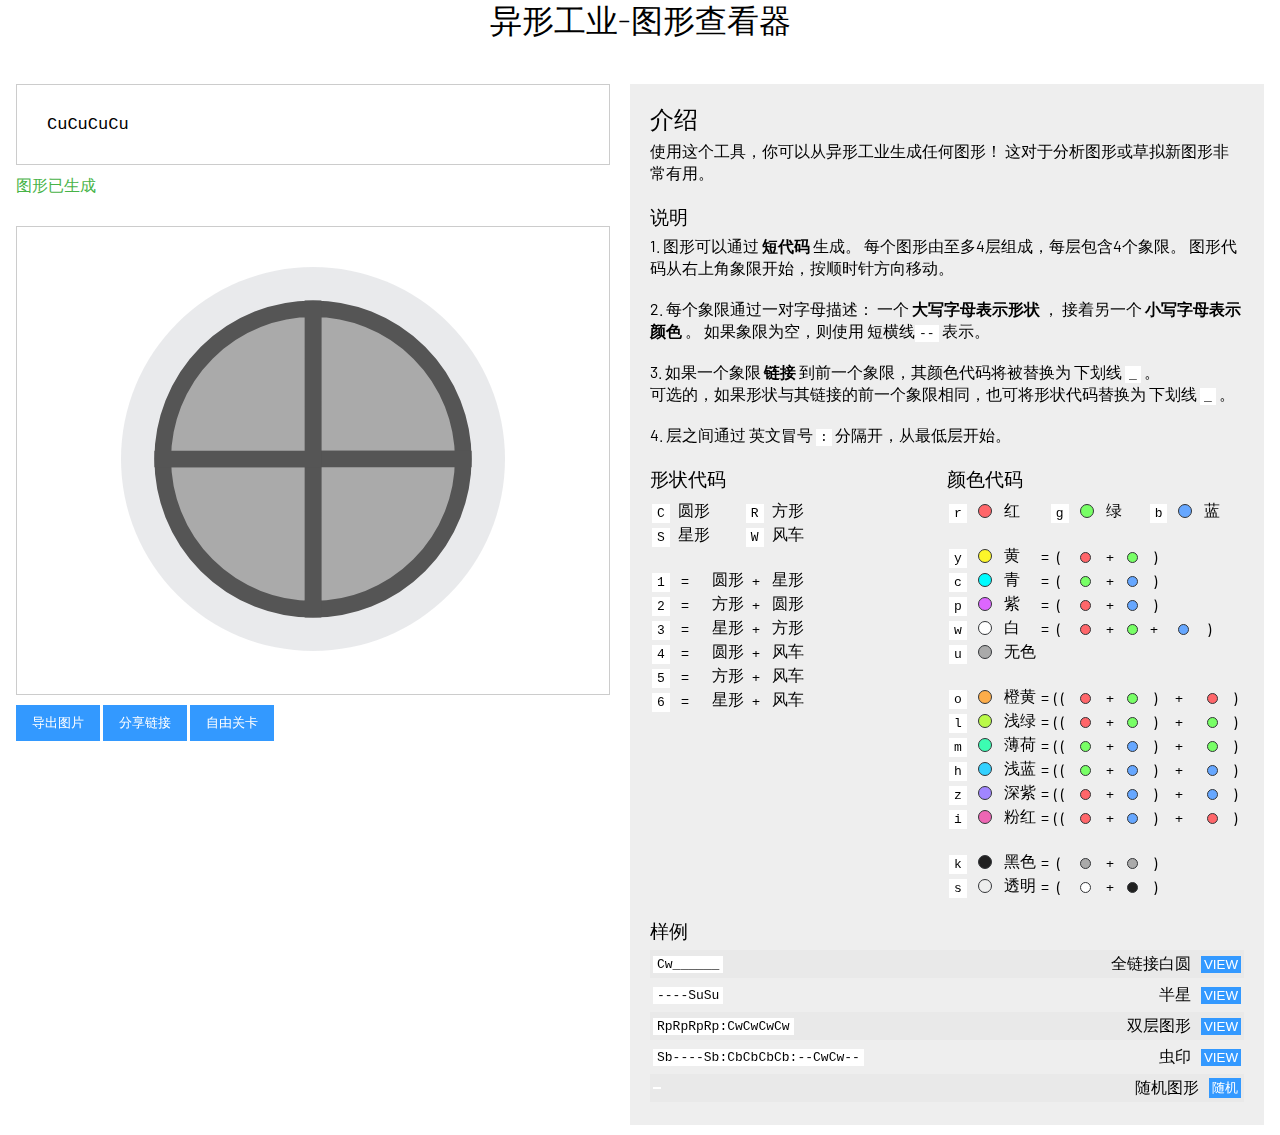
==== commit f1e82ec6: "fix: typo" ====
--- a/viewer/index.html
+++ b/viewer/index.html
@@ -89,10 +89,10 @@
                 <td><code>W</code></td><td>风车</td>
               </tr>
               <tr><td><br></td></tr>
-              <tr><td><code>1</code></td><td>&nbsp;=</td><td>图形</td><td>&nbsp;&nbsp;+</td><td>星形</td></tr>
-              <tr><td><code>2</code></td><td>&nbsp;=</td><td>方形</td><td>&nbsp;&nbsp;+</td><td>图形</td></tr>
+              <tr><td><code>1</code></td><td>&nbsp;=</td><td>圆形</td><td>&nbsp;&nbsp;+</td><td>星形</td></tr>
+              <tr><td><code>2</code></td><td>&nbsp;=</td><td>方形</td><td>&nbsp;&nbsp;+</td><td>圆形</td></tr>
               <tr><td><code>3</code></td><td>&nbsp;=</td><td>星形</td><td>&nbsp;&nbsp;+</td><td>方形</td></tr>
-              <tr><td><code>4</code></td><td>&nbsp;=</td><td>图形</td><td>&nbsp;&nbsp;+</td><td>风车</td></tr>
+              <tr><td><code>4</code></td><td>&nbsp;=</td><td>圆形</td><td>&nbsp;&nbsp;+</td><td>风车</td></tr>
               <tr><td><code>5</code></td><td>&nbsp;=</td><td>方形</td><td>&nbsp;&nbsp;+</td><td>风车</td></tr>
               <tr><td><code>6</code></td><td>&nbsp;=</td><td>星形</td><td>&nbsp;&nbsp;+</td><td>风车</td></tr>
             </table>
